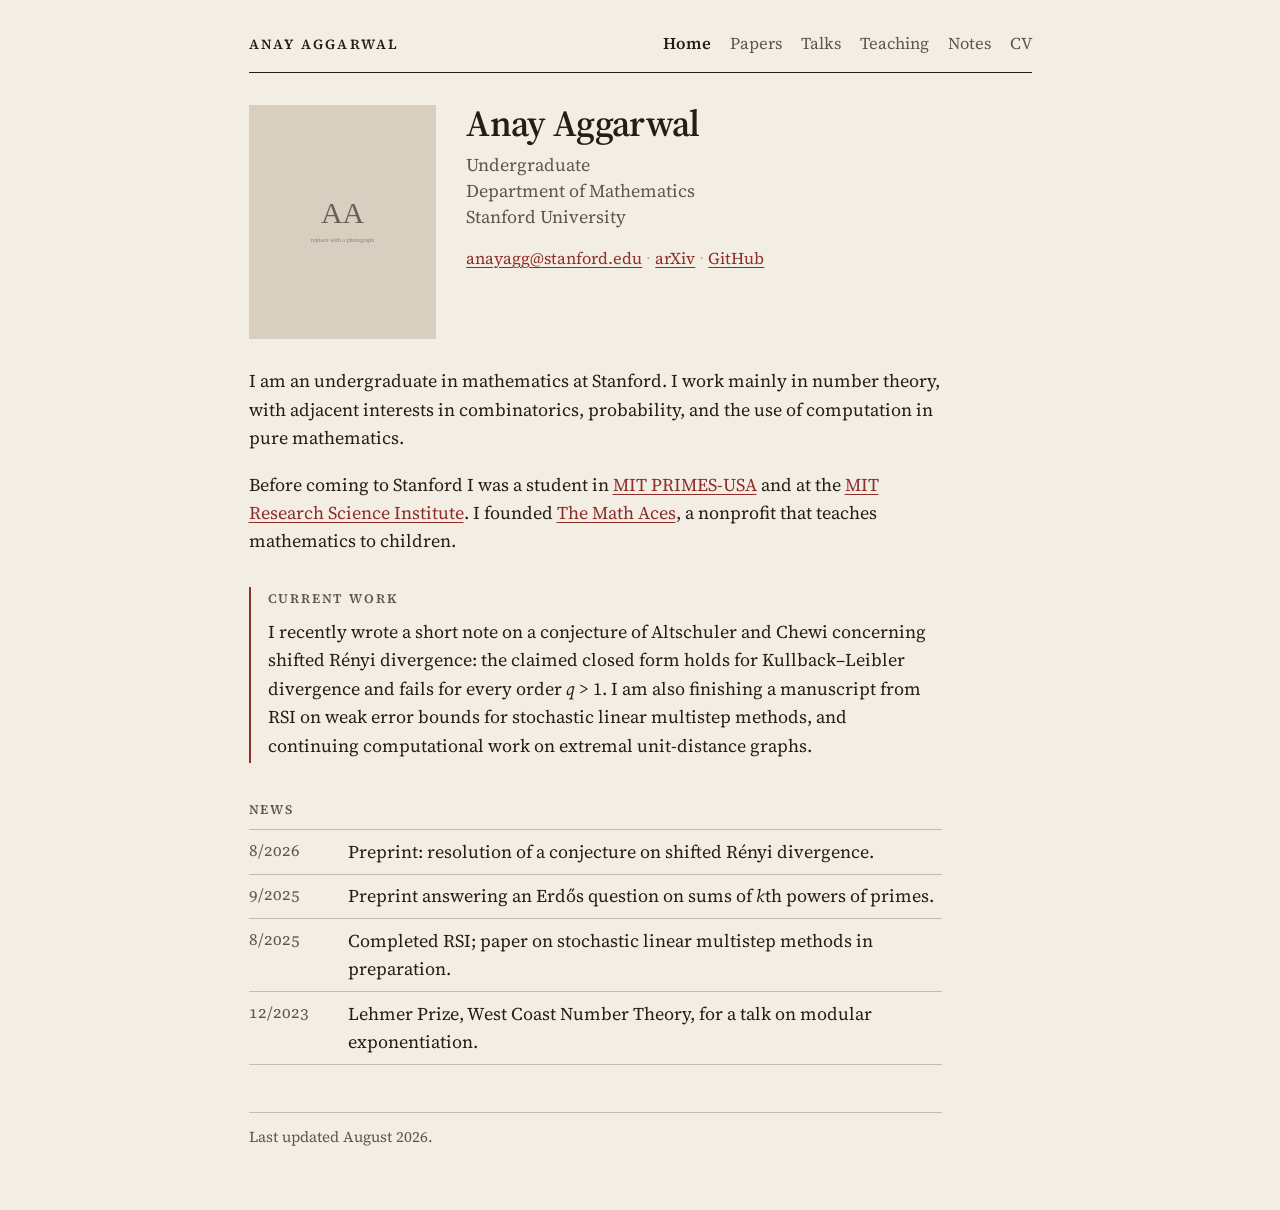
==== index.html @ 8b525f46 "Add a simple academic homepage with papers, talks, teaching, notes, and CV. Co-authored-by: Cursor <" ====
<!DOCTYPE html>
<html lang="en">
<head>
  <meta charset="utf-8">
  <meta name="viewport" content="width=device-width, initial-scale=1">
  <title>Anay Aggarwal</title>
  <meta name="description" content="Anay Aggarwal, undergraduate in mathematics at Stanford. Number theory, combinatorics, and computation.">
  <link rel="icon" href="assets/favicon.svg" type="image/svg+xml">
  <link rel="preconnect" href="https://fonts.googleapis.com">
  <link rel="preconnect" href="https://fonts.gstatic.com" crossorigin>
  <link href="https://fonts.googleapis.com/css2?family=Source+Serif+4:ital,opsz,wght@0,8..60,400;0,8..60,600;1,8..60,400;1,8..60,600&display=swap" rel="stylesheet">
  <link rel="stylesheet" href="css/site.css">
</head>
<body>
  <div class="wrap">
    <header class="site-header">
      <a class="wordmark" href="index.html">Anay Aggarwal</a>
      <ul class="nav">
        <li><a href="index.html" aria-current="page">Home</a></li>
        <li><a href="papers.html">Papers</a></li>
        <li><a href="talks.html">Talks</a></li>
        <li><a href="teaching.html">Teaching</a></li>
        <li><a href="notes.html">Notes</a></li>
        <li><a href="cv.html">CV</a></li>
      </ul>
    </header>

    <main>
      <section class="lede">
        <figure class="portrait">
          <img src="assets/portrait.svg" width="208" height="260" alt="Portrait of Anay Aggarwal">
        </figure>
        <div class="identity">
          <h1>Anay Aggarwal</h1>
          <p class="affiliation">
            Undergraduate<br>
            Department of Mathematics<br>
            Stanford University
          </p>
          <ul class="links">
            <li><a href="mailto:anayagg@stanford.edu">anayagg@stanford.edu</a></li>
            <li><a href="https://arxiv.org/search/?searchtype=author&amp;query=Aggarwal%2C+Anay">arXiv</a></li>
            <li><a href="https://github.com/anayagg23">GitHub</a></li>
          </ul>
        </div>
      </section>

      <div class="prose">
        <p>
          I am an undergraduate in mathematics at Stanford. I work mainly in
          number theory, with adjacent interests in combinatorics, probability,
          and the use of computation in pure mathematics.
        </p>
        <p>
          Before coming to Stanford I was a student in
          <a href="https://math.mit.edu/research/highschool/primes/">MIT PRIMES-USA</a>
          and at the
          <a href="https://www.rsi.edu/">MIT Research Science Institute</a>.
          I founded
          <a href="https://themathaces.com/">The Math Aces</a>,
          a nonprofit that teaches mathematics to children.
        </p>
      </div>

      <aside class="now">
        <h2>Current work</h2>
        <p>
          I recently wrote a short note on a conjecture of Altschuler and Chewi
          concerning shifted Rényi divergence: the claimed closed form holds for
          Kullback–Leibler divergence and fails for every order <i>q</i> &gt; 1.
          I am also finishing a manuscript from RSI on weak error bounds for
          stochastic linear multistep methods, and continuing computational work
          on extremal unit-distance graphs.
        </p>
      </aside>

      <section class="news">
        <h2>News</h2>
        <ol class="news-list">
          <li class="dated">
            <span class="when">8/2026</span>
            <span>Preprint: resolution of a conjecture on shifted Rényi divergence.</span>
          </li>
          <li class="dated">
            <span class="when">9/2025</span>
            <span>Preprint answering an Erdős question on sums of <i>k</i>th powers of primes.</span>
          </li>
          <li class="dated">
            <span class="when">8/2025</span>
            <span>Completed RSI; paper on stochastic linear multistep methods in preparation.</span>
          </li>
          <li class="dated">
            <span class="when">12/2023</span>
            <span>Lehmer Prize, West Coast Number Theory, for a talk on modular exponentiation.</span>
          </li>
        </ol>
      </section>
    </main>

    <footer class="site-footer">
      Last updated August 2026.
    </footer>
  </div>
</body>
</html>
---- css/site.css ----
:root {
  --paper: #f3eee4;
  --ink: #241e16;
  --muted: #5f564b;
  --rule: #c9bba8;
  --accent: #8f2d2a;
  --accent-ink: #6e1f1d;
  --photo: #d8cfc0;
  --page: 43.5rem;
  --measure: 38.5rem;
}

*,
*::before,
*::after {
  box-sizing: border-box;
}

html {
  font-size: 18px;
  background: var(--paper);
  color: var(--ink);
}

body {
  margin: 0;
  font-family: "Source Serif 4", "Iowan Old Style", Palatino, "Palatino Linotype", "Times New Roman", serif;
  font-optical-sizing: auto;
  font-weight: 400;
  line-height: 1.58;
  text-rendering: optimizeLegibility;
  -webkit-font-smoothing: antialiased;
}

::selection {
  background: #e4cfc0;
  color: var(--ink);
}

a {
  color: var(--accent);
  text-decoration-thickness: 1px;
  text-underline-offset: 0.18em;
}

a:hover {
  color: var(--accent-ink);
}

a:focus-visible {
  outline: 1px solid var(--accent);
  outline-offset: 3px;
}

.wrap {
  width: min(var(--page), calc(100% - 2.4rem));
  margin: 0 auto;
  padding: 1.7rem 0 3.4rem;
}

.site-header {
  display: flex;
  justify-content: space-between;
  align-items: baseline;
  gap: 1.2rem 2rem;
  flex-wrap: wrap;
  padding-bottom: 0.85rem;
  border-bottom: 1px solid var(--ink);
}

.wordmark {
  font-size: 0.78rem;
  letter-spacing: 0.16em;
  text-transform: uppercase;
  font-weight: 600;
  color: var(--ink);
  text-decoration: none;
}

.wordmark:hover {
  color: var(--ink);
}

.nav {
  display: flex;
  flex-wrap: wrap;
  gap: 0.15rem 1.05rem;
  margin: 0;
  padding: 0;
  list-style: none;
  font-size: 0.92rem;
}

.nav a {
  text-decoration: none;
  color: var(--muted);
}

.nav a:hover {
  color: var(--accent);
  text-decoration: underline;
  text-decoration-thickness: 1px;
  text-underline-offset: 0.22em;
}

.nav a[aria-current="page"] {
  color: var(--ink);
  font-weight: 600;
  text-decoration: none;
  cursor: default;
}

main {
  padding-top: 1.65rem;
}

.lede {
  display: grid;
  grid-template-columns: 10.4rem minmax(0, 1fr);
  gap: 0 1.7rem;
  align-items: start;
  max-width: var(--measure);
}

.portrait {
  margin: 0.15rem 0 0;
}

.portrait img {
  display: block;
  width: 100%;
  height: auto;
  background: var(--photo);
}

.identity h1 {
  margin: 0;
  font-size: 2.05rem;
  font-weight: 600;
  letter-spacing: -0.018em;
  line-height: 1.12;
}

.affiliation {
  margin: 0.45rem 0 0;
  color: var(--muted);
  line-height: 1.45;
}

.links {
  margin: 0.85rem 0 0;
  padding: 0;
  list-style: none;
  font-size: 0.92rem;
}

.links li {
  display: inline;
}

.links li:not(:last-child)::after {
  content: " · ";
  color: var(--rule);
}

.prose {
  max-width: var(--measure);
  margin-top: 1.55rem;
}

.prose p {
  margin: 0 0 1em;
}

.prose p:last-child {
  margin-bottom: 0;
}

.now {
  max-width: var(--measure);
  margin-top: 1.7rem;
  padding: 0.15rem 0 0.15rem 0.95rem;
  border-left: 2px solid var(--accent);
}

.now h2,
.news h2,
.page-title {
  margin: 0 0 0.45rem;
  font-size: 0.72rem;
  font-weight: 600;
  letter-spacing: 0.14em;
  text-transform: uppercase;
  color: var(--muted);
}

.page-title {
  margin-bottom: 1.15rem;
}

.now p {
  margin: 0;
}

.news {
  max-width: var(--measure);
  margin-top: 2.1rem;
}

.news-list,
.cv-list,
.talk-list,
.note-list {
  margin: 0;
  padding: 0;
  list-style: none;
}

.dated {
  display: grid;
  grid-template-columns: 4.6rem minmax(0, 1fr);
  gap: 0.2rem 0.95rem;
  padding: 0.42rem 0;
  border-top: 1px solid var(--rule);
}

.dated:last-child {
  border-bottom: 1px solid var(--rule);
}

.dated .when {
  font-variant-numeric: oldstyle-nums;
  color: var(--muted);
  font-size: 0.92rem;
}

.paper {
  display: grid;
  grid-template-columns: 3.4rem minmax(0, 1fr);
  gap: 0.15rem 1rem;
  padding: 0.85rem 0;
  border-top: 1px solid var(--rule);
}

.paper:last-of-type {
  border-bottom: 1px solid var(--rule);
}

.paper .year {
  font-variant-numeric: oldstyle-nums;
  color: var(--muted);
}

.paper .title {
  font-style: italic;
}

.paper .meta,
.talk .venue,
.note .meta {
  color: var(--muted);
  font-size: 0.95rem;
}

.paper .actions {
  margin: 0.2rem 0 0;
  font-size: 0.88rem;
}

.paper .actions a {
  text-decoration: none;
}

.paper .actions a:hover {
  text-decoration: underline;
}

.paper .actions a + a::before {
  content: " · ";
  color: var(--rule);
  text-decoration: none;
}

.group {
  margin-top: 1.8rem;
}

.group h2 {
  margin: 0 0 0.35rem;
  font-size: 1.12rem;
  font-weight: 600;
}

.group > p,
.quiet {
  margin: 0 0 0.7rem;
  color: var(--muted);
}

.talk,
.note {
  padding: 0.75rem 0;
  border-top: 1px solid var(--rule);
}

.talk:last-child,
.note:last-child {
  border-bottom: 1px solid var(--rule);
}

.talk .title,
.note .title {
  font-style: italic;
}

.teaching h2 {
  margin: 1.5rem 0 0.35rem;
  font-size: 1.12rem;
  font-weight: 600;
}

.teaching h2:first-child {
  margin-top: 0;
}

.teaching p {
  margin: 0 0 0.85rem;
  max-width: var(--measure);
}

.cv-block {
  margin-top: 1.55rem;
}

.cv-block h2 {
  margin: 0 0 0.4rem;
  font-size: 0.72rem;
  font-weight: 600;
  letter-spacing: 0.14em;
  text-transform: uppercase;
  color: var(--muted);
  padding-bottom: 0.3rem;
  border-bottom: 1px solid var(--ink);
}

.cv-list li {
  display: grid;
  grid-template-columns: 5.4rem minmax(0, 1fr);
  gap: 0.15rem 1rem;
  padding: 0.38rem 0;
}

.cv-list .when {
  font-variant-numeric: oldstyle-nums;
  color: var(--muted);
}

.site-footer {
  max-width: var(--measure);
  margin-top: 2.6rem;
  padding-top: 0.7rem;
  border-top: 1px solid var(--rule);
  color: var(--muted);
  font-size: 0.84rem;
}

@media (max-width: 640px) {
  html {
    font-size: 17px;
  }

  .lede {
    grid-template-columns: 1fr;
    gap: 1rem;
  }

  .portrait {
    width: 8.6rem;
  }

  .identity h1 {
    font-size: 1.75rem;
  }

  .dated,
  .paper,
  .cv-list li {
    grid-template-columns: 1fr;
    gap: 0.1rem;
  }
}

@media print {
  html {
    background: #fff;
    font-size: 12pt;
  }

  .wrap {
    width: auto;
    margin: 0;
    padding: 0;
  }

  .site-header,
  .site-footer,
  .portrait {
    break-inside: avoid;
  }

  a {
    color: inherit;
    text-decoration: none;
  }

  a[href^="http"]::after {
    content: " (" attr(href) ")";
    font-size: 0.8em;
    color: #444;
  }
}
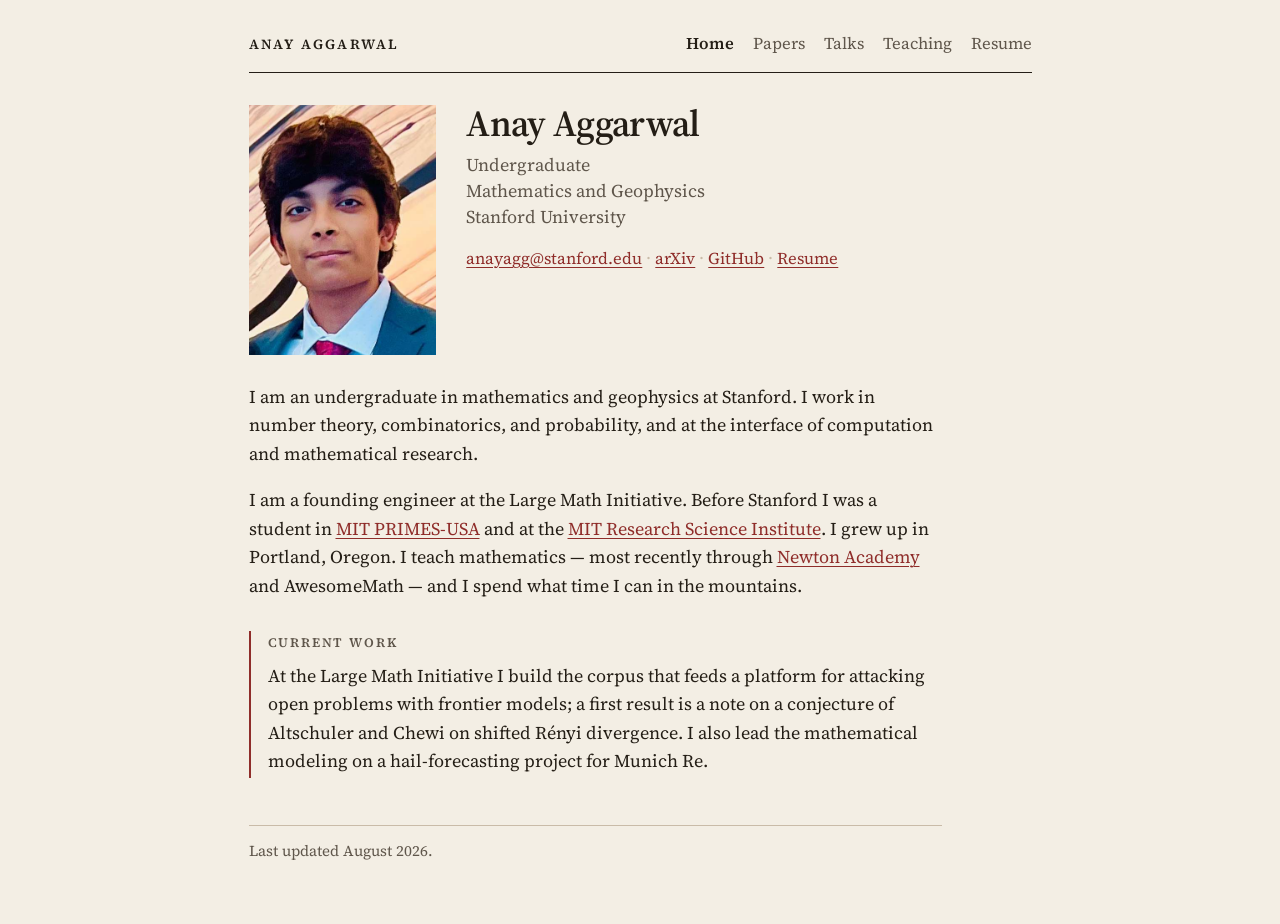
==== commit e35fa072: "Academic homepage" ====
--- a/index.html
+++ b/index.html
@@ -4,7 +4,7 @@
   <meta charset="utf-8">
   <meta name="viewport" content="width=device-width, initial-scale=1">
   <title>Anay Aggarwal</title>
-  <meta name="description" content="Anay Aggarwal, undergraduate in mathematics at Stanford. Number theory, combinatorics, and computation.">
+  <meta name="description" content="Anay Aggarwal, undergraduate in mathematics and geophysics at Stanford.">
   <link rel="icon" href="assets/favicon.svg" type="image/svg+xml">
   <link rel="preconnect" href="https://fonts.googleapis.com">
   <link rel="preconnect" href="https://fonts.gstatic.com" crossorigin>
@@ -20,81 +20,60 @@
         <li><a href="papers.html">Papers</a></li>
         <li><a href="talks.html">Talks</a></li>
         <li><a href="teaching.html">Teaching</a></li>
-        <li><a href="notes.html">Notes</a></li>
-        <li><a href="cv.html">CV</a></li>
+        <li><a href="assets/resume.pdf">Resume</a></li>
       </ul>
     </header>
 
     <main>
       <section class="lede">
         <figure class="portrait">
-          <img src="assets/portrait.svg" width="208" height="260" alt="Portrait of Anay Aggarwal">
+          <img src="assets/portrait.jpg" width="208" height="277" alt="Photograph of Anay Aggarwal">
         </figure>
         <div class="identity">
           <h1>Anay Aggarwal</h1>
           <p class="affiliation">
             Undergraduate<br>
-            Department of Mathematics<br>
+            Mathematics and Geophysics<br>
             Stanford University
           </p>
           <ul class="links">
             <li><a href="mailto:anayagg@stanford.edu">anayagg@stanford.edu</a></li>
             <li><a href="https://arxiv.org/search/?searchtype=author&amp;query=Aggarwal%2C+Anay">arXiv</a></li>
             <li><a href="https://github.com/anayagg23">GitHub</a></li>
+            <li><a href="assets/resume.pdf">Resume</a></li>
           </ul>
         </div>
       </section>
 
       <div class="prose">
         <p>
-          I am an undergraduate in mathematics at Stanford. I work mainly in
-          number theory, with adjacent interests in combinatorics, probability,
-          and the use of computation in pure mathematics.
+          I am an undergraduate in mathematics and geophysics at Stanford.
+          I work in number theory, combinatorics, and probability, and at the
+          interface of computation and mathematical research.
         </p>
         <p>
-          Before coming to Stanford I was a student in
+          I am a founding engineer at the Large Math Initiative. Before Stanford
+          I was a student in
           <a href="https://math.mit.edu/research/highschool/primes/">MIT PRIMES-USA</a>
           and at the
           <a href="https://www.rsi.edu/">MIT Research Science Institute</a>.
-          I founded
-          <a href="https://themathaces.com/">The Math Aces</a>,
-          a nonprofit that teaches mathematics to children.
+          I grew up in Portland, Oregon. I teach mathematics — most recently
+          through
+          <a href="https://newton-academy.vercel.app/">Newton Academy</a>
+          and AwesomeMath — and I spend what time I can in the mountains.
         </p>
       </div>
 
       <aside class="now">
         <h2>Current work</h2>
         <p>
-          I recently wrote a short note on a conjecture of Altschuler and Chewi
-          concerning shifted Rényi divergence: the claimed closed form holds for
-          Kullback–Leibler divergence and fails for every order <i>q</i> &gt; 1.
-          I am also finishing a manuscript from RSI on weak error bounds for
-          stochastic linear multistep methods, and continuing computational work
-          on extremal unit-distance graphs.
+          At the Large Math Initiative I build the corpus that feeds a platform
+          for attacking open problems with frontier models; a first result is a
+          note on a conjecture of Altschuler and Chewi on shifted Rényi
+          divergence. I also lead the mathematical modeling on a hail-forecasting
+          project for Munich Re.
         </p>
       </aside>
-
-      <section class="news">
-        <h2>News</h2>
-        <ol class="news-list">
-          <li class="dated">
-            <span class="when">8/2026</span>
-            <span>Preprint: resolution of a conjecture on shifted Rényi divergence.</span>
-          </li>
-          <li class="dated">
-            <span class="when">9/2025</span>
-            <span>Preprint answering an Erdős question on sums of <i>k</i>th powers of primes.</span>
-          </li>
-          <li class="dated">
-            <span class="when">8/2025</span>
-            <span>Completed RSI; paper on stochastic linear multistep methods in preparation.</span>
-          </li>
-          <li class="dated">
-            <span class="when">12/2023</span>
-            <span>Lehmer Prize, West Coast Number Theory, for a talk on modular exponentiation.</span>
-          </li>
-        </ol>
-      </section>
     </main>
 
     <footer class="site-footer">
--- a/css/site.css
+++ b/css/site.css
@@ -130,6 +130,9 @@
   display: block;
   width: 100%;
   height: auto;
+  aspect-ratio: 3 / 4;
+  object-fit: cover;
+  object-position: center 12%;
   background: var(--photo);
 }
 
@@ -184,7 +187,6 @@
 }
 
 .now h2,
-.news h2,
 .page-title {
   margin: 0 0 0.45rem;
   font-size: 0.72rem;
@@ -200,38 +202,6 @@
 
 .now p {
   margin: 0;
-}
-
-.news {
-  max-width: var(--measure);
-  margin-top: 2.1rem;
-}
-
-.news-list,
-.cv-list,
-.talk-list,
-.note-list {
-  margin: 0;
-  padding: 0;
-  list-style: none;
-}
-
-.dated {
-  display: grid;
-  grid-template-columns: 4.6rem minmax(0, 1fr);
-  gap: 0.2rem 0.95rem;
-  padding: 0.42rem 0;
-  border-top: 1px solid var(--rule);
-}
-
-.dated:last-child {
-  border-bottom: 1px solid var(--rule);
-}
-
-.dated .when {
-  font-variant-numeric: oldstyle-nums;
-  color: var(--muted);
-  font-size: 0.92rem;
 }
 
 .paper {
@@ -256,26 +226,25 @@
 }
 
 .paper .meta,
-.talk .venue,
-.note .meta {
+.talk .venue {
   color: var(--muted);
   font-size: 0.95rem;
 }
 
-.paper .actions {
+.actions {
   margin: 0.2rem 0 0;
   font-size: 0.88rem;
 }
 
-.paper .actions a {
-  text-decoration: none;
-}
-
-.paper .actions a:hover {
+.actions a {
+  text-decoration: none;
+}
+
+.actions a:hover {
   text-decoration: underline;
 }
 
-.paper .actions a + a::before {
+.actions a + a::before {
   content: " · ";
   color: var(--rule);
   text-decoration: none;
@@ -297,19 +266,16 @@
   color: var(--muted);
 }
 
-.talk,
-.note {
+.talk {
   padding: 0.75rem 0;
   border-top: 1px solid var(--rule);
 }
 
-.talk:last-child,
-.note:last-child {
+.talk:last-child {
   border-bottom: 1px solid var(--rule);
 }
 
-.talk .title,
-.note .title {
+.talk .title {
   font-style: italic;
 }
 
@@ -319,40 +285,13 @@
   font-weight: 600;
 }
 
-.teaching h2:first-child {
+.teaching h2:first-of-type {
   margin-top: 0;
 }
 
 .teaching p {
   margin: 0 0 0.85rem;
   max-width: var(--measure);
-}
-
-.cv-block {
-  margin-top: 1.55rem;
-}
-
-.cv-block h2 {
-  margin: 0 0 0.4rem;
-  font-size: 0.72rem;
-  font-weight: 600;
-  letter-spacing: 0.14em;
-  text-transform: uppercase;
-  color: var(--muted);
-  padding-bottom: 0.3rem;
-  border-bottom: 1px solid var(--ink);
-}
-
-.cv-list li {
-  display: grid;
-  grid-template-columns: 5.4rem minmax(0, 1fr);
-  gap: 0.15rem 1rem;
-  padding: 0.38rem 0;
-}
-
-.cv-list .when {
-  font-variant-numeric: oldstyle-nums;
-  color: var(--muted);
 }
 
 .site-footer {
@@ -382,9 +321,7 @@
     font-size: 1.75rem;
   }
 
-  .dated,
-  .paper,
-  .cv-list li {
+  .paper {
     grid-template-columns: 1fr;
     gap: 0.1rem;
   }
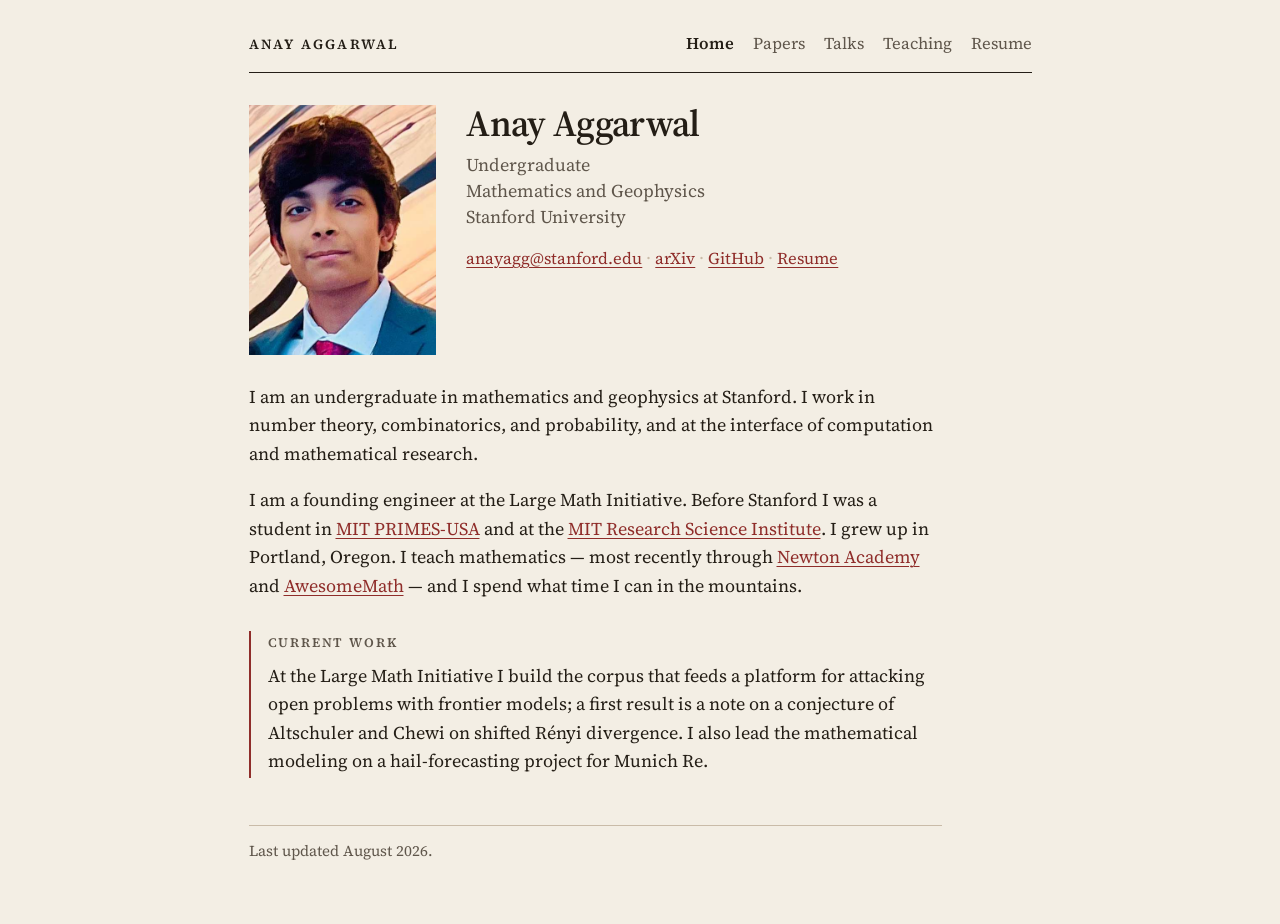
==== commit f2fecea7: "Add teaching and RSI links; note AwesomeMath as graduate-level. Co-authored-by: Cursor <cursoragent@" ====
--- a/index.html
+++ b/index.html
@@ -56,11 +56,13 @@
           I was a student in
           <a href="https://math.mit.edu/research/highschool/primes/">MIT PRIMES-USA</a>
           and at the
-          <a href="https://www.rsi.edu/">MIT Research Science Institute</a>.
+          <a href="https://www.cee.org/programs/research-science-institute">MIT Research Science Institute</a>.
           I grew up in Portland, Oregon. I teach mathematics — most recently
           through
           <a href="https://newton-academy.vercel.app/">Newton Academy</a>
-          and AwesomeMath — and I spend what time I can in the mountains.
+          and
+          <a href="https://www.awesomemath.org/summer-program/overview/program-information/">AwesomeMath</a>
+          — and I spend what time I can in the mountains.
         </p>
       </div>
 
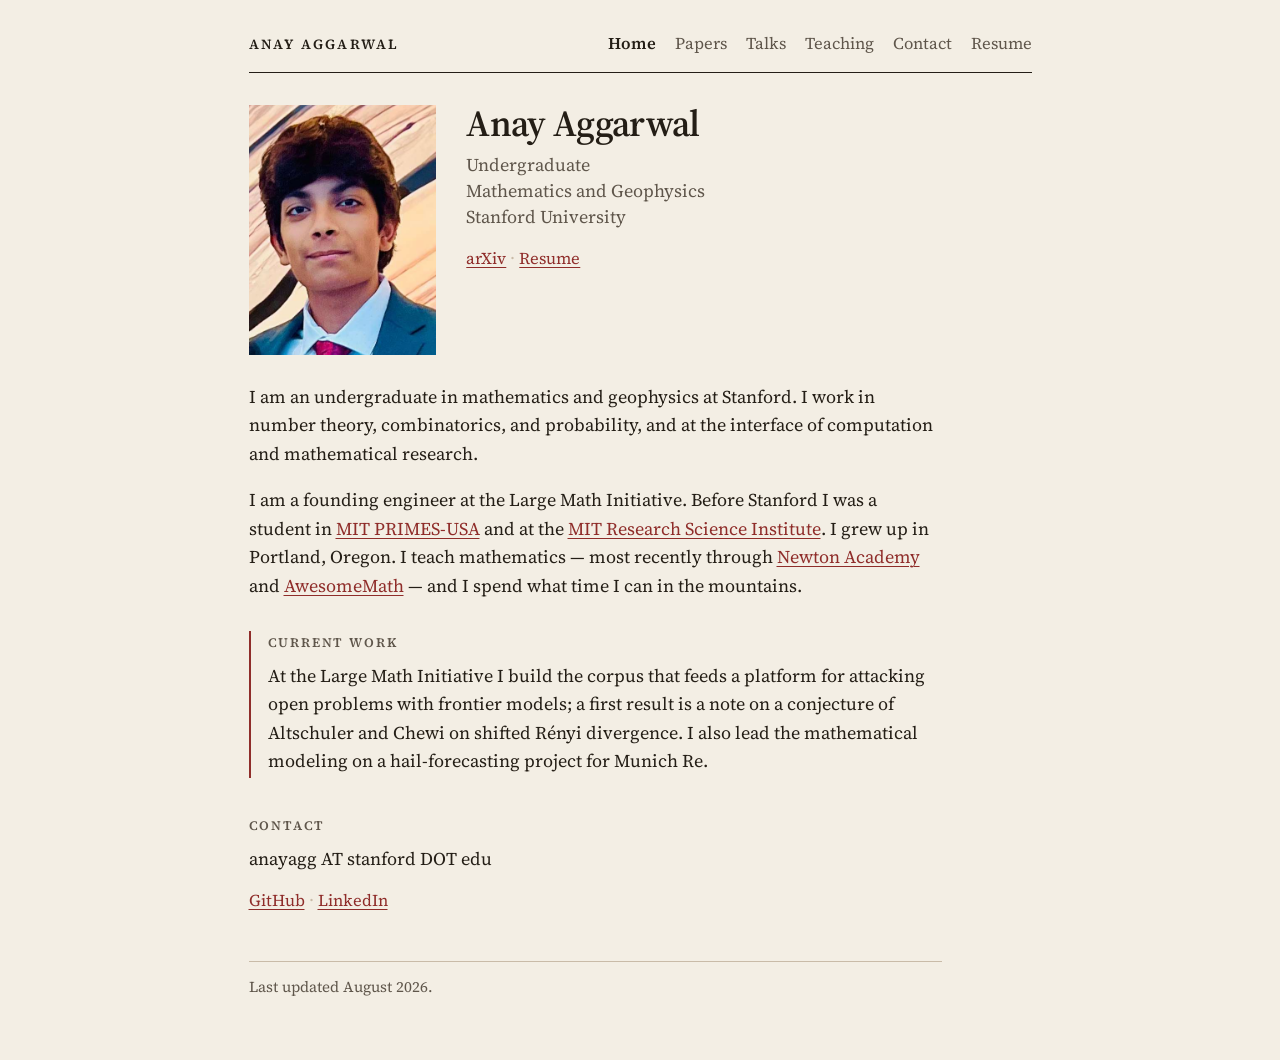
==== commit d5162254: "Add a contact section with obfuscated email, GitHub, and LinkedIn. Co-authored-by: Cursor <cursorage" ====
--- a/index.html
+++ b/index.html
@@ -20,6 +20,7 @@
         <li><a href="papers.html">Papers</a></li>
         <li><a href="talks.html">Talks</a></li>
         <li><a href="teaching.html">Teaching</a></li>
+        <li><a href="index.html#contact">Contact</a></li>
         <li><a href="assets/resume.pdf">Resume</a></li>
       </ul>
     </header>
@@ -37,9 +38,7 @@
             Stanford University
           </p>
           <ul class="links">
-            <li><a href="mailto:anayagg@stanford.edu">anayagg@stanford.edu</a></li>
             <li><a href="https://arxiv.org/search/?searchtype=author&amp;query=Aggarwal%2C+Anay">arXiv</a></li>
-            <li><a href="https://github.com/anayagg23">GitHub</a></li>
             <li><a href="assets/resume.pdf">Resume</a></li>
           </ul>
         </div>
@@ -76,6 +75,15 @@
           project for Munich Re.
         </p>
       </aside>
+
+      <section class="contact" id="contact">
+        <h2>Contact</h2>
+        <p>anayagg AT stanford DOT edu</p>
+        <ul class="links">
+          <li><a href="https://github.com/anayagg23">GitHub</a></li>
+          <li><a href="https://www.linkedin.com/in/anay-aggarwal-23/">LinkedIn</a></li>
+        </ul>
+      </section>
     </main>
 
     <footer class="site-footer">
--- a/css/site.css
+++ b/css/site.css
@@ -187,6 +187,7 @@
 }
 
 .now h2,
+.contact h2,
 .page-title {
   margin: 0 0 0.45rem;
   font-size: 0.72rem;
@@ -202,6 +203,15 @@
 
 .now p {
   margin: 0;
+}
+
+.contact {
+  max-width: var(--measure);
+  margin-top: 2.1rem;
+}
+
+.contact p {
+  margin: 0 0 0.4rem;
 }
 
 .paper {
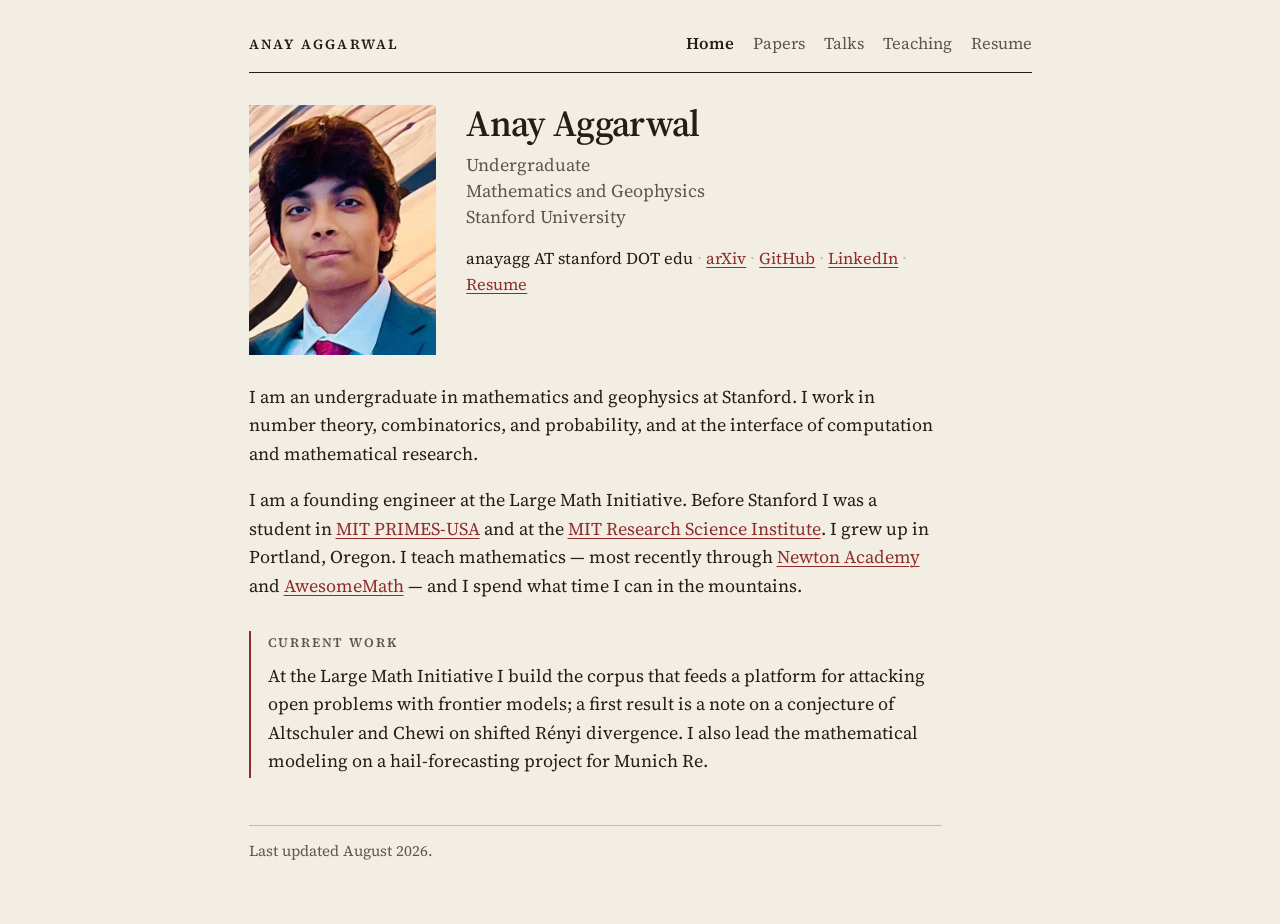
==== commit 56a85ff8: "Move contact into the homepage byline and drop the Contact nav item. Co-authored-by: Cursor <cursora" ====
--- a/index.html
+++ b/index.html
@@ -20,7 +20,6 @@
         <li><a href="papers.html">Papers</a></li>
         <li><a href="talks.html">Talks</a></li>
         <li><a href="teaching.html">Teaching</a></li>
-        <li><a href="index.html#contact">Contact</a></li>
         <li><a href="assets/resume.pdf">Resume</a></li>
       </ul>
     </header>
@@ -38,7 +37,10 @@
             Stanford University
           </p>
           <ul class="links">
+            <li>anayagg AT stanford DOT edu</li>
             <li><a href="https://arxiv.org/search/?searchtype=author&amp;query=Aggarwal%2C+Anay">arXiv</a></li>
+            <li><a href="https://github.com/anayagg23">GitHub</a></li>
+            <li><a href="https://www.linkedin.com/in/anay-aggarwal23/">LinkedIn</a></li>
             <li><a href="assets/resume.pdf">Resume</a></li>
           </ul>
         </div>
@@ -75,15 +77,6 @@
           project for Munich Re.
         </p>
       </aside>
-
-      <section class="contact" id="contact">
-        <h2>Contact</h2>
-        <p>anayagg AT stanford DOT edu</p>
-        <ul class="links">
-          <li><a href="https://github.com/anayagg23">GitHub</a></li>
-          <li><a href="https://www.linkedin.com/in/anay-aggarwal-23/">LinkedIn</a></li>
-        </ul>
-      </section>
     </main>
 
     <footer class="site-footer">
--- a/css/site.css
+++ b/css/site.css
@@ -187,7 +187,6 @@
 }
 
 .now h2,
-.contact h2,
 .page-title {
   margin: 0 0 0.45rem;
   font-size: 0.72rem;
@@ -203,15 +202,6 @@
 
 .now p {
   margin: 0;
-}
-
-.contact {
-  max-width: var(--measure);
-  margin-top: 2.1rem;
-}
-
-.contact p {
-  margin: 0 0 0.4rem;
 }
 
 .paper {
